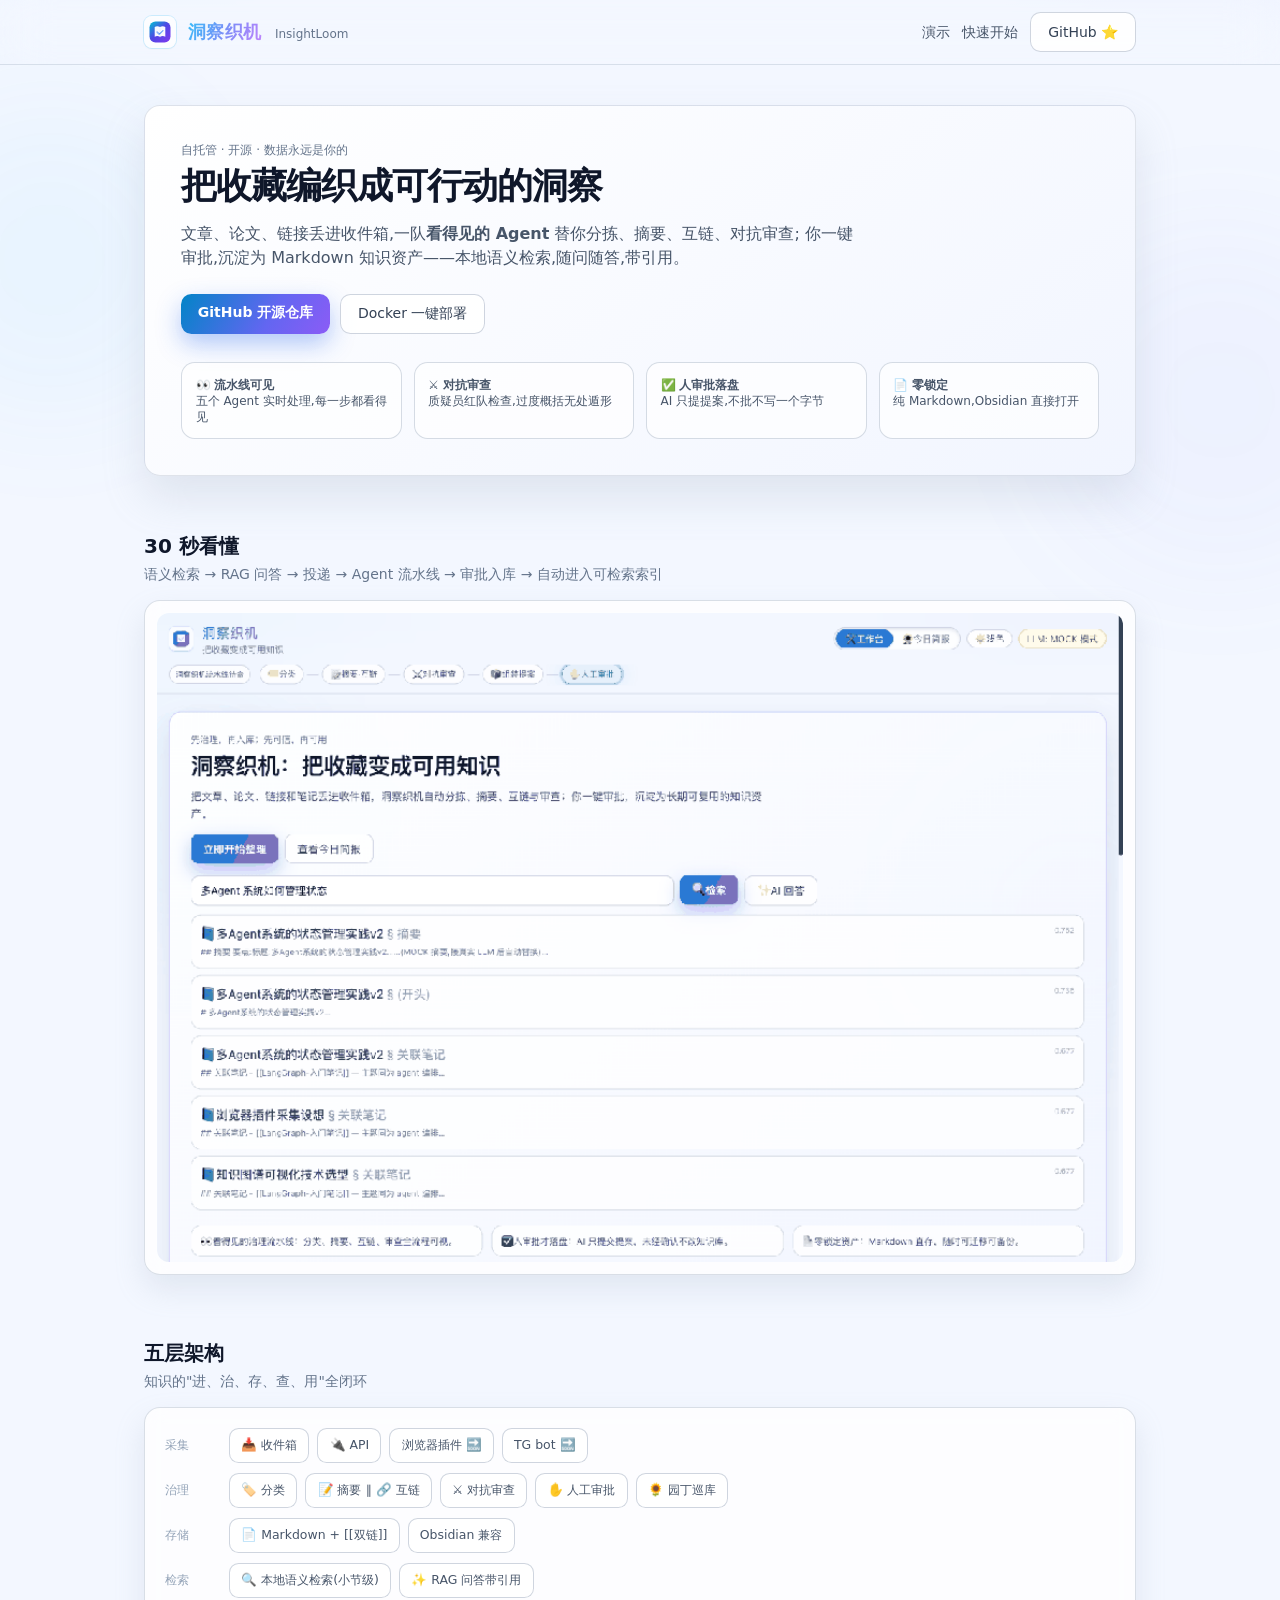
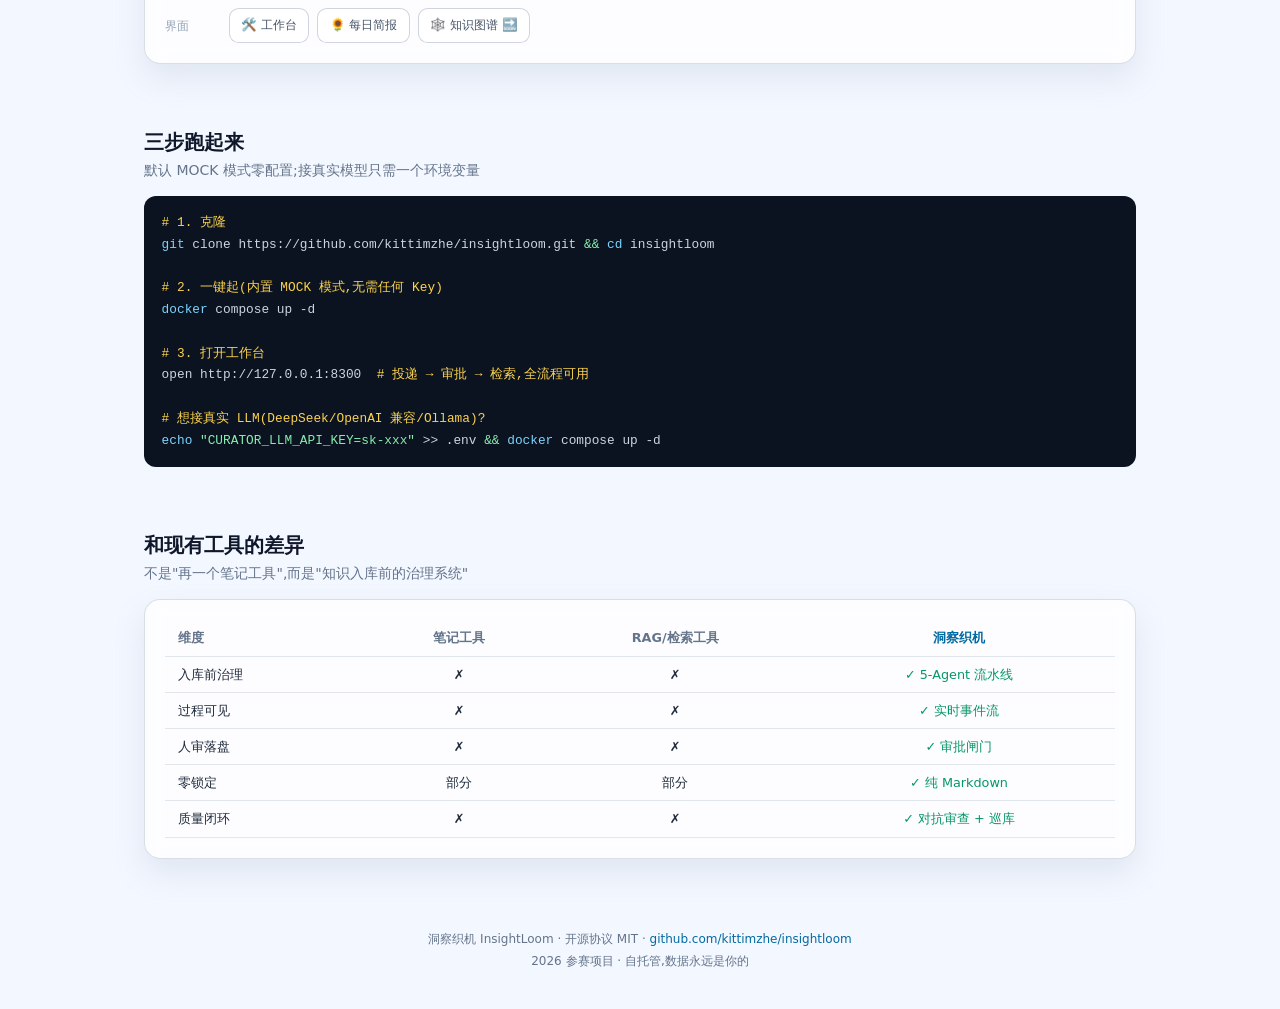
==== site/index.html @ f5677954 "feat: marketing landing page for EdgeOne Pages (static, China-edge friendly) - hero/demo-GIF/archite" ====
<!DOCTYPE html>
<html lang="zh-CN">
<head>
<meta charset="UTF-8">
<meta name="viewport" content="width=device-width, initial-scale=1.0">
<title>洞察织机 InsightLoom — 把收藏变成可用知识</title>
<meta name="description" content="洞察织机(InsightLoom)是自托管的 AI 知识治理工作台:一队看得见的 Agent 替你分拣、摘要、互链、对抗审查,你审批后落盘为 Markdown 知识资产,本地语义检索随问随答。">
<meta name="keywords" content="洞察织机,InsightLoom,知识管理,AI 笔记,自托管,知识库,Markdown,Obsidian,LangGraph,multi-agent">
<meta name="theme-color" content="#0ea5e9">
<link rel="canonical" href="https://insightloomapp.com/">
<meta property="og:type" content="website">
<meta property="og:site_name" content="洞察织机 InsightLoom">
<meta property="og:title" content="洞察织机 InsightLoom — 把收藏变成可用知识">
<meta property="og:description" content="一队看得见的 AI 图书管理员:分拣、摘要、互链、对抗审查,你审批后才落盘。本地语义检索,RAG 问答带引用。">
<meta property="og:url" content="https://insightloomapp.com/">
<meta property="og:image" content="https://insightloomapp.com/assets/og-image-insightloom-minimal.png">
<meta name="twitter:card" content="summary">
<meta name="twitter:title" content="洞察织机 InsightLoom — 把收藏变成可用知识">
<meta name="twitter:description" content="可见 multi-agent 治理流水线 + 人工审批 + 零锁定 Markdown + 本地语义检索。">
<meta name="twitter:image" content="https://insightloomapp.com/assets/og-image-insightloom-minimal.png">
<link rel="icon" type="image/svg+xml" href="assets/favicon-insightloom.svg">
<script src="assets/tailwind.js"></script>
<style>
  body {
    background:
      radial-gradient(980px 460px at 8% -10%, rgba(56, 189, 248, .18), transparent 60%),
      radial-gradient(840px 420px at 96% -8%, rgba(129, 140, 248, .16), transparent 58%),
      #f3f7ff;
  }
  .bg-orb { position: fixed; border-radius: 9999px; filter: blur(64px); pointer-events: none; z-index: 0; opacity: .28; }
  .orb-left { width: 320px; height: 320px; left: -110px; top: 100px; background: rgba(56,189,248,.18); }
  .orb-right { width: 360px; height: 360px; right: -120px; top: 220px; background: rgba(129,140,248,.16); }
  .brand-grad { background: linear-gradient(120deg,#38bdf8 0%,#818cf8 55%,#c084fc 100%); -webkit-background-clip: text; background-clip: text; color: transparent; }
  .glass-panel { background: rgba(255,255,255,.78); border: 1px solid rgba(148,163,184,.35); box-shadow: 0 14px 30px rgba(148,163,184,.2); backdrop-filter: blur(10px); }
  .hero-panel { background: linear-gradient(145deg, rgba(255,255,255,.96), rgba(241,245,255,.96)); border: 1px solid rgba(148,163,184,.3); box-shadow: 0 22px 42px rgba(148,163,184,.22); }
  .btn-primary { background: linear-gradient(120deg,#0284c7,#6366f1 60%,#8b5cf6); color:#fff; border-radius:.65rem; padding:.55rem 1.05rem; font-size:.875rem; font-weight:600; transition:.2s; box-shadow:0 10px 24px rgba(37,99,235,.35); display:inline-block; }
  .btn-primary:hover { transform: translateY(-1px); filter: brightness(1.06); }
  .btn-secondary { background: rgba(255,255,255,.88); color:#334155; border:1px solid rgba(148,163,184,.45); border-radius:.65rem; padding:.55rem 1.05rem; font-size:.875rem; transition:.2s; display:inline-block; }
  .btn-secondary:hover { color:#0f172a; border-color: rgba(56,189,248,.42); background: rgba(255,255,255,.98); }
  .feature-tile { border:1px solid rgba(148,163,184,.38); background: rgba(255,255,255,.74); border-radius:.85rem; padding:.85rem; color:#475569; transition:.2s; }
  .feature-tile:hover { border-color: rgba(125,211,252,.45); color:#334155; transform: translateY(-1px); }
  .layer-chip { border:1px solid rgba(148,163,184,.45); background:rgba(255,255,255,.85); border-radius:.6rem; padding:.45rem .7rem; font-size:.78rem; color:#475569; }
  .code-block { background:#0b1220; color:#cbd5e1; border-radius:.75rem; padding:1rem 1.1rem; font-size:.8rem; font-family:ui-monospace,Menlo,monospace; overflow-x:auto; line-height:1.7; }
  .code-block .c1{color:#7dd3fc} .code-block .c2{color:#86efac} .code-block .c3{color:#fcd34d}
  table.cmp { border-collapse: separate; border-spacing: 0; }
  table.cmp th, table.cmp td { padding:.5rem .8rem; font-size:.8rem; border-bottom:1px solid rgba(148,163,184,.25); text-align:center; }
  table.cmp th:first-child, table.cmp td:first-child { text-align:left; }
</style>
</head>
<body class="text-slate-800 min-h-screen antialiased relative">
<div class="bg-orb orb-left"></div><div class="bg-orb orb-right"></div>

<header class="border-b border-slate-300/70 bg-white/78 backdrop-blur-xl sticky top-0 z-40">
  <div class="max-w-5xl mx-auto px-4 py-3 flex items-center gap-3">
    <div class="w-8 h-8 rounded-lg overflow-hidden shadow-sm ring-1 ring-sky-200/70 bg-white/70 grid place-items-center">
      <img src="assets/icon-insightloom-mark.svg" alt="洞察织机图标" class="w-7 h-7 object-contain">
    </div>
    <div>
      <span class="text-lg font-bold tracking-wide brand-grad">洞察织机</span>
      <span class="ml-2 text-xs text-slate-500">InsightLoom</span>
    </div>
    <nav class="ml-auto flex items-center gap-3 text-sm">
      <a href="#demo" class="text-slate-600 hover:text-sky-700 transition hidden sm:inline">演示</a>
      <a href="#quickstart" class="text-slate-600 hover:text-sky-700 transition hidden sm:inline">快速开始</a>
      <a href="https://github.com/kittimzhe/insightloom" target="_blank" class="btn-secondary">GitHub ⭐</a>
    </nav>
  </div>
</header>

<main class="relative z-10 max-w-5xl mx-auto px-4">

  <!-- Hero -->
  <section class="pt-10 pb-6">
    <div class="hero-panel rounded-2xl p-7 md:p-9">
      <p class="text-xs text-slate-500 mb-2">自托管 · 开源 · 数据永远是你的</p>
      <h1 class="text-3xl md:text-4xl font-bold tracking-tight text-slate-900 leading-tight">把收藏编织成<br class="md:hidden">可行动的洞察</h1>
      <p class="text-sm md:text-base text-slate-600 mt-4 max-w-2xl leading-relaxed">
        文章、论文、链接丢进收件箱,一队<b>看得见的 Agent</b> 替你分拣、摘要、互链、对抗审查;
        你一键审批,沉淀为 Markdown 知识资产——本地语义检索,随问随答,带引用。
      </p>
      <div class="flex flex-wrap gap-2.5 mt-6">
        <a href="https://github.com/kittimzhe/insightloom" target="_blank" class="btn-primary">GitHub 开源仓库</a>
        <a href="#quickstart" class="btn-secondary">Docker 一键部署</a>
      </div>
      <div class="grid grid-cols-1 md:grid-cols-4 gap-3 mt-7 text-xs">
        <div class="feature-tile">👀 <b>流水线可见</b><br>五个 Agent 实时处理,每一步都看得见</div>
        <div class="feature-tile">⚔️ <b>对抗审查</b><br>质疑员红队检查,过度概括无处遁形</div>
        <div class="feature-tile">✅ <b>人审批落盘</b><br>AI 只提提案,不批不写一个字节</div>
        <div class="feature-tile">📄 <b>零锁定</b><br>纯 Markdown,Obsidian 直接打开</div>
      </div>
    </div>
  </section>

  <!-- Demo -->
  <section id="demo" class="py-8">
    <h2 class="text-xl font-bold text-slate-900 mb-1">30 秒看懂</h2>
    <p class="text-sm text-slate-500 mb-4">语义检索 → RAG 问答 → 投递 → Agent 流水线 → 审批入库 → 自动进入可检索索引</p>
    <div class="glass-panel rounded-2xl p-3">
      <img src="assets/demo.gif" alt="洞察织机 InsightLoom 演示:检索、问答、投递、审批、入库全流程" class="rounded-xl w-full">
    </div>
  </section>

  <!-- Architecture -->
  <section class="py-8">
    <h2 class="text-xl font-bold text-slate-900 mb-1">五层架构</h2>
    <p class="text-sm text-slate-500 mb-4">知识的"进、治、存、查、用"全闭环</p>
    <div class="glass-panel rounded-2xl p-5 space-y-2.5">
      <div class="flex items-center gap-2 flex-wrap">
        <span class="text-xs text-slate-400 w-14">采集</span><span class="layer-chip">📥 收件箱</span><span class="layer-chip">🔌 API</span><span class="layer-chip">浏览器插件 🔜</span><span class="layer-chip">TG bot 🔜</span>
      </div>
      <div class="flex items-center gap-2 flex-wrap">
        <span class="text-xs text-slate-400 w-14">治理</span><span class="layer-chip">🏷️ 分类</span><span class="layer-chip">📝 摘要 ∥ 🔗 互链</span><span class="layer-chip">⚔️ 对抗审查</span><span class="layer-chip">✋ 人工审批</span><span class="layer-chip">🌻 园丁巡库</span>
      </div>
      <div class="flex items-center gap-2 flex-wrap">
        <span class="text-xs text-slate-400 w-14">存储</span><span class="layer-chip">📄 Markdown + [[双链]]</span><span class="layer-chip">Obsidian 兼容</span>
      </div>
      <div class="flex items-center gap-2 flex-wrap">
        <span class="text-xs text-slate-400 w-14">检索</span><span class="layer-chip">🔍 本地语义检索(小节级)</span><span class="layer-chip">✨ RAG 问答带引用</span>
      </div>
      <div class="flex items-center gap-2 flex-wrap">
        <span class="text-xs text-slate-400 w-14">界面</span><span class="layer-chip">🛠 工作台</span><span class="layer-chip">🌻 每日简报</span><span class="layer-chip">🕸 知识图谱 🔜</span>
      </div>
    </div>
  </section>

  <!-- Quickstart -->
  <section id="quickstart" class="py-8">
    <h2 class="text-xl font-bold text-slate-900 mb-1">三步跑起来</h2>
    <p class="text-sm text-slate-500 mb-4">默认 MOCK 模式零配置;接真实模型只需一个环境变量</p>
    <div class="code-block">
<span class="c3"># 1. 克隆</span><br>
<span class="c1">git</span> clone https://github.com/kittimzhe/insightloom.git <span class="c2">&amp;&amp;</span> <span class="c1">cd</span> insightloom<br><br>
<span class="c3"># 2. 一键起(内置 MOCK 模式,无需任何 Key)</span><br>
<span class="c1">docker</span> compose up -d<br><br>
<span class="c3"># 3. 打开工作台</span><br>
open http://127.0.0.1:8300&nbsp;&nbsp;<span class="c3"># 投递 → 审批 → 检索,全流程可用</span><br><br>
<span class="c3"># 想接真实 LLM(DeepSeek/OpenAI 兼容/Ollama)?</span><br>
<span class="c1">echo</span> <span class="c2">"CURATOR_LLM_API_KEY=sk-xxx"</span> &gt;&gt; .env <span class="c2">&amp;&amp;</span> <span class="c1">docker</span> compose up -d
    </div>
  </section>

  <!-- Comparison -->
  <section class="py-8">
    <h2 class="text-xl font-bold text-slate-900 mb-1">和现有工具的差异</h2>
    <p class="text-sm text-slate-500 mb-4">不是"再一个笔记工具",而是"知识入库前的治理系统"</p>
    <div class="glass-panel rounded-2xl p-5 overflow-x-auto">
      <table class="cmp w-full">
        <thead><tr class="text-slate-500"><th>维度</th><th>笔记工具</th><th>RAG/检索工具</th><th class="text-sky-700">洞察织机</th></tr></thead>
        <tbody>
          <tr><td>入库前治理</td><td>✗</td><td>✗</td><td class="text-emerald-600 font-medium">✓ 5-Agent 流水线</td></tr>
          <tr><td>过程可见</td><td>✗</td><td>✗</td><td class="text-emerald-600 font-medium">✓ 实时事件流</td></tr>
          <tr><td>人审落盘</td><td>✗</td><td>✗</td><td class="text-emerald-600 font-medium">✓ 审批闸门</td></tr>
          <tr><td>零锁定</td><td>部分</td><td>部分</td><td class="text-emerald-600 font-medium">✓ 纯 Markdown</td></tr>
          <tr><td>质量闭环</td><td>✗</td><td>✗</td><td class="text-emerald-600 font-medium">✓ 对抗审查 + 巡库</td></tr>
        </tbody>
      </table>
    </div>
  </section>

  <footer class="py-10 text-center text-xs text-slate-500 space-y-1.5">
    <p>洞察织机 InsightLoom · 开源协议 MIT · <a class="text-sky-700 hover:underline" href="https://github.com/kittimzhe/insightloom" target="_blank">github.com/kittimzhe/insightloom</a></p>
    <p> 2026 参赛项目 · 自托管,数据永远是你的</p>
  </footer>
</main>
</body>
</html>
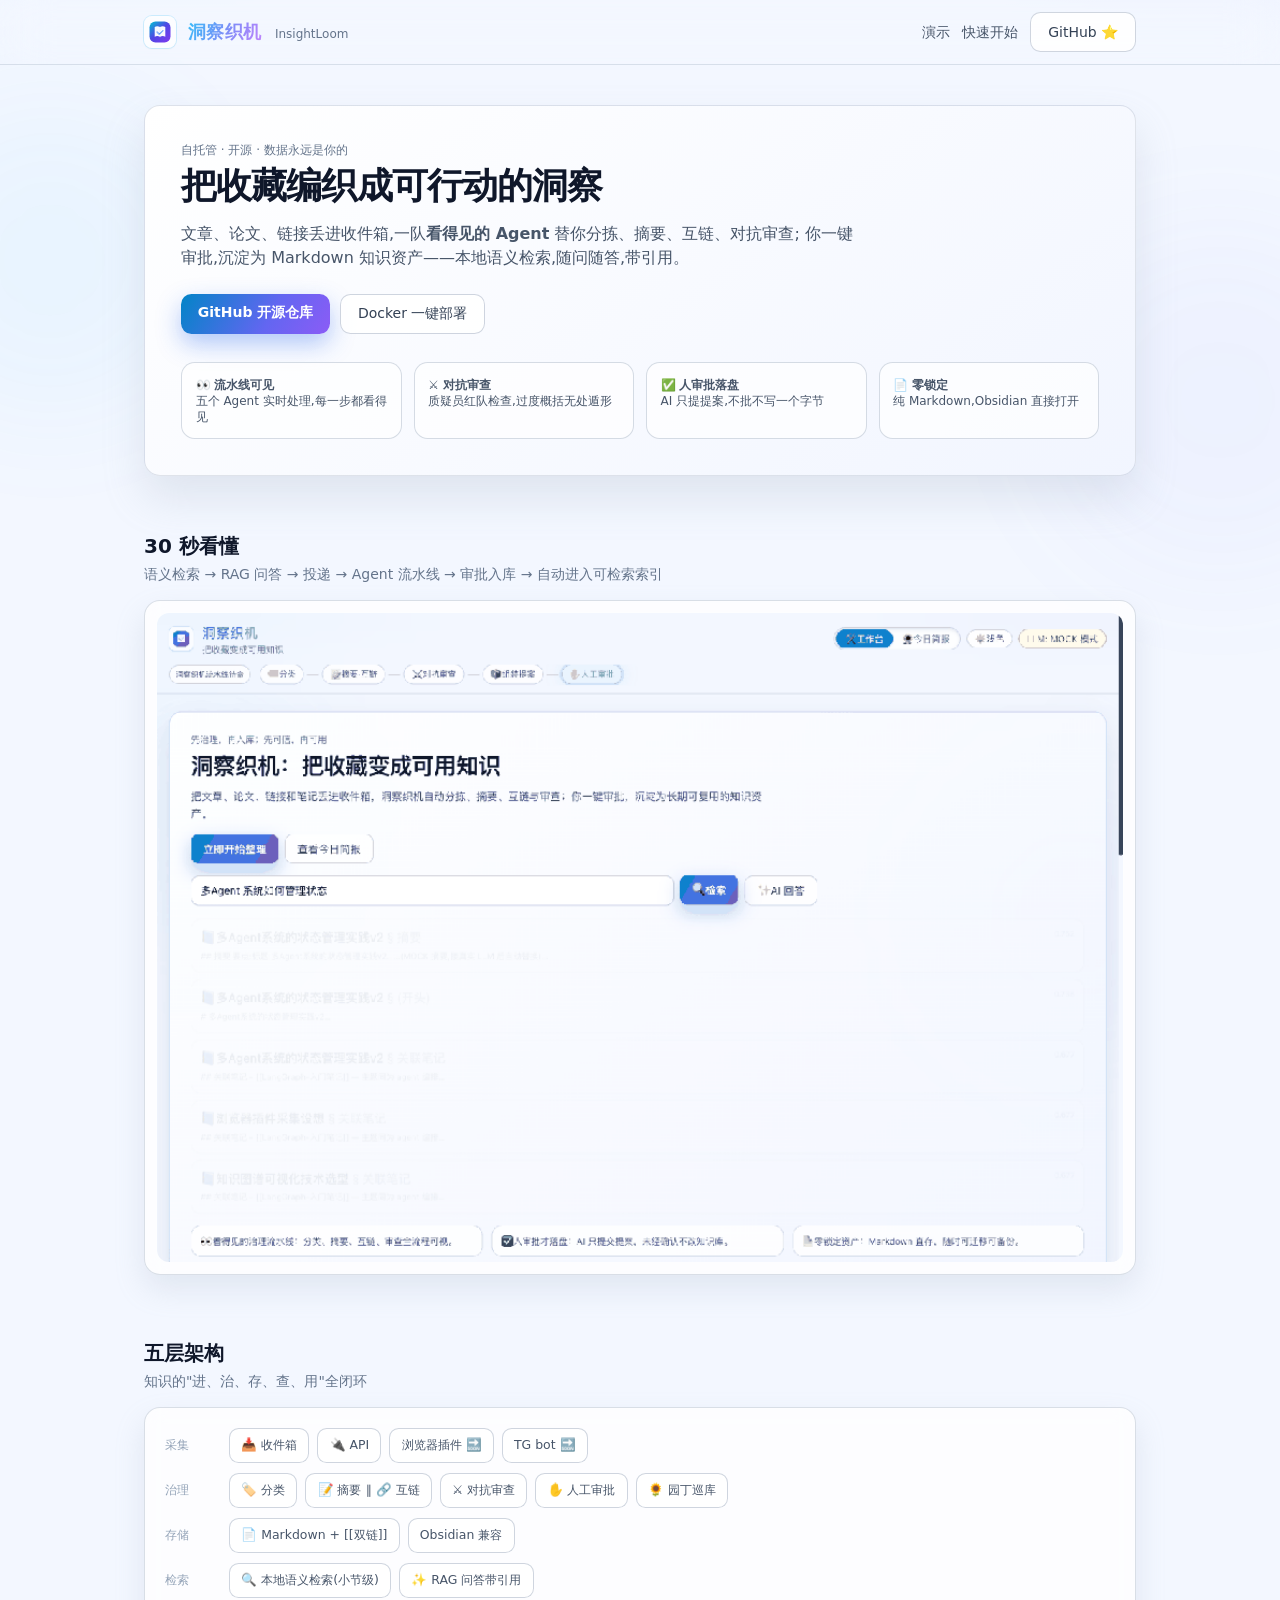
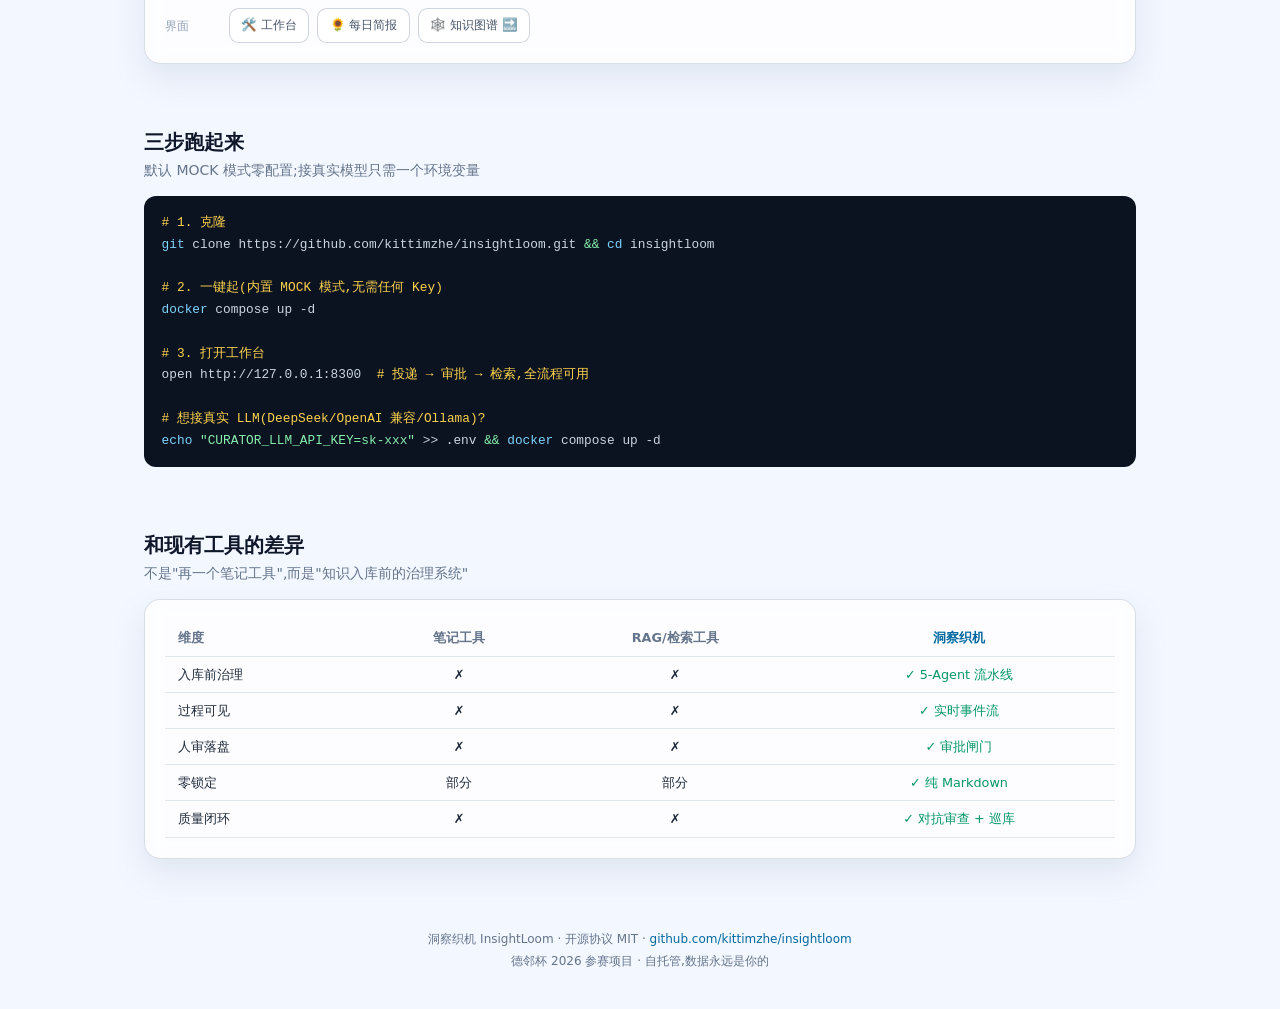
==== commit 95d08e4a: "feat: marketing landing page for EdgeOne Pages (static, China-edge friendly) - hero/demo-GIF/archite" ====
--- a/site/index.html
+++ b/site/index.html
@@ -159,7 +159,7 @@
 
   <footer class="py-10 text-center text-xs text-slate-500 space-y-1.5">
     <p>洞察织机 InsightLoom · 开源协议 MIT · <a class="text-sky-700 hover:underline" href="https://github.com/kittimzhe/insightloom" target="_blank">github.com/kittimzhe/insightloom</a></p>
-    <p> 2026 参赛项目 · 自托管,数据永远是你的</p>
+    <p>德邻杯 2026 参赛项目 · 自托管,数据永远是你的</p>
   </footer>
 </main>
 </body>
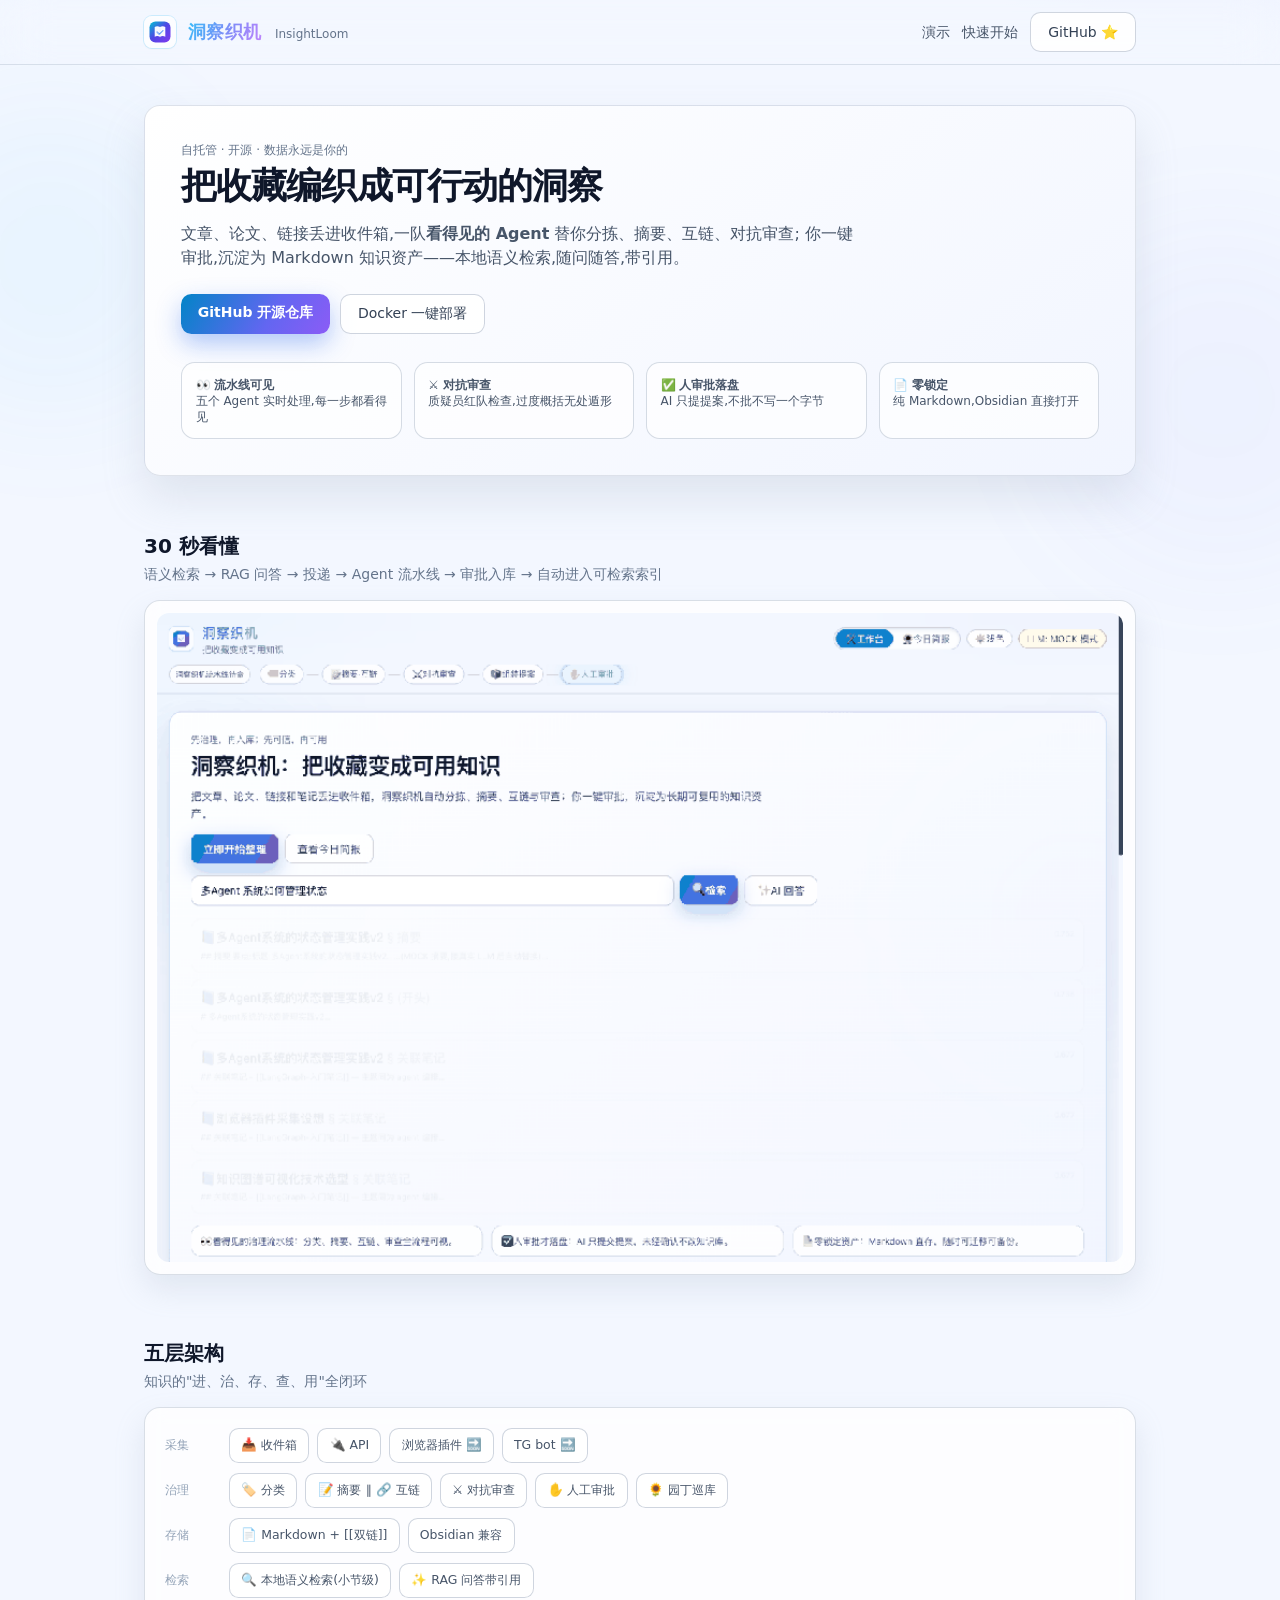
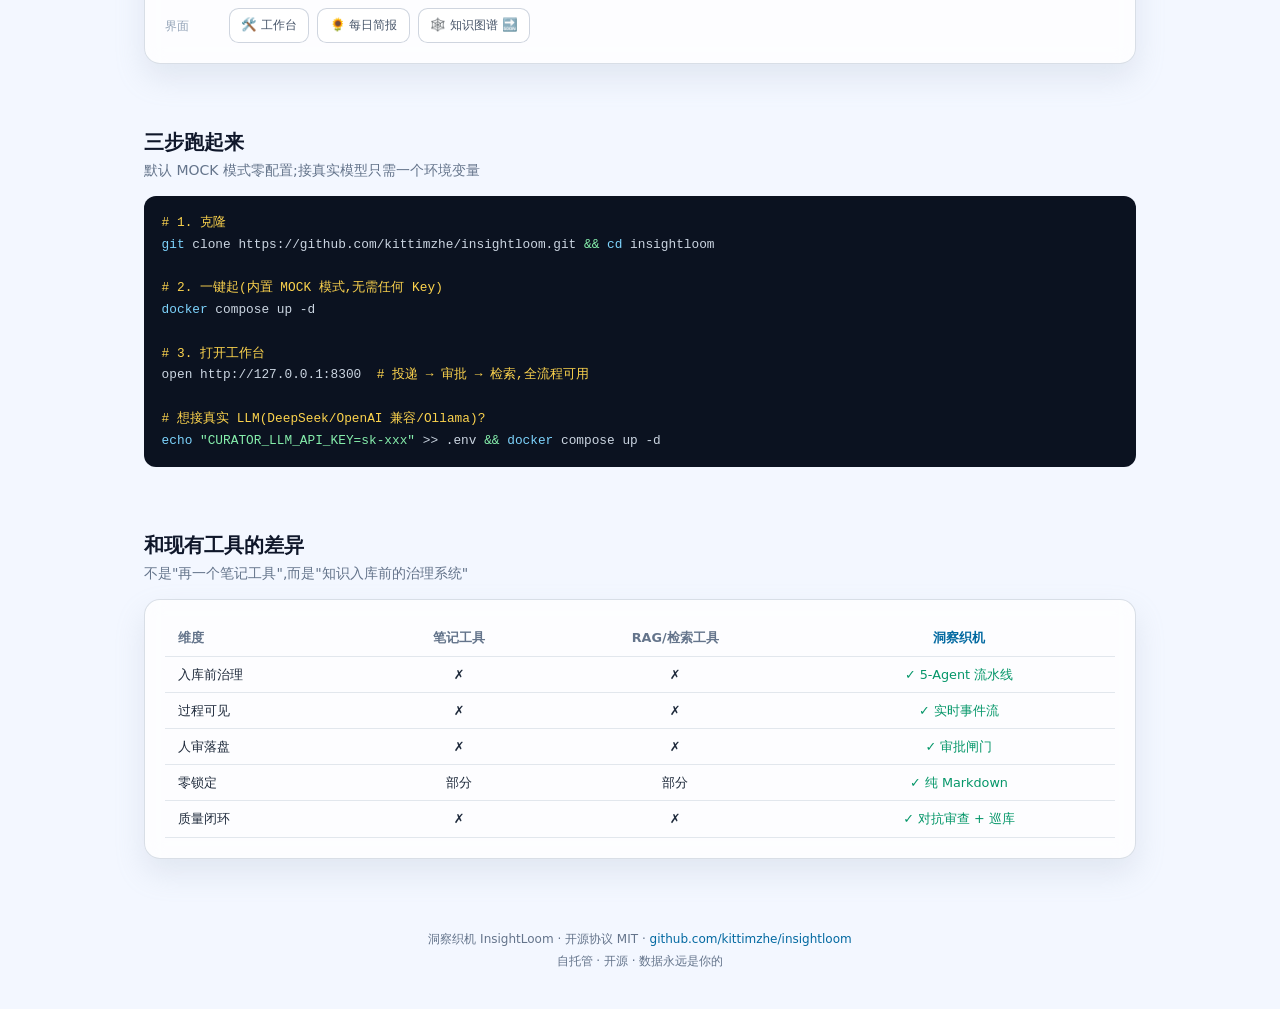
==== commit 03b7ba81: "chore: remove all competition-related docs and references" ====
--- a/site/index.html
+++ b/site/index.html
@@ -159,7 +159,7 @@
 
   <footer class="py-10 text-center text-xs text-slate-500 space-y-1.5">
     <p>洞察织机 InsightLoom · 开源协议 MIT · <a class="text-sky-700 hover:underline" href="https://github.com/kittimzhe/insightloom" target="_blank">github.com/kittimzhe/insightloom</a></p>
-    <p>德邻杯 2026 参赛项目 · 自托管,数据永远是你的</p>
+    <p>自托管 · 开源 · 数据永远是你的</p>
   </footer>
 </main>
 </body>
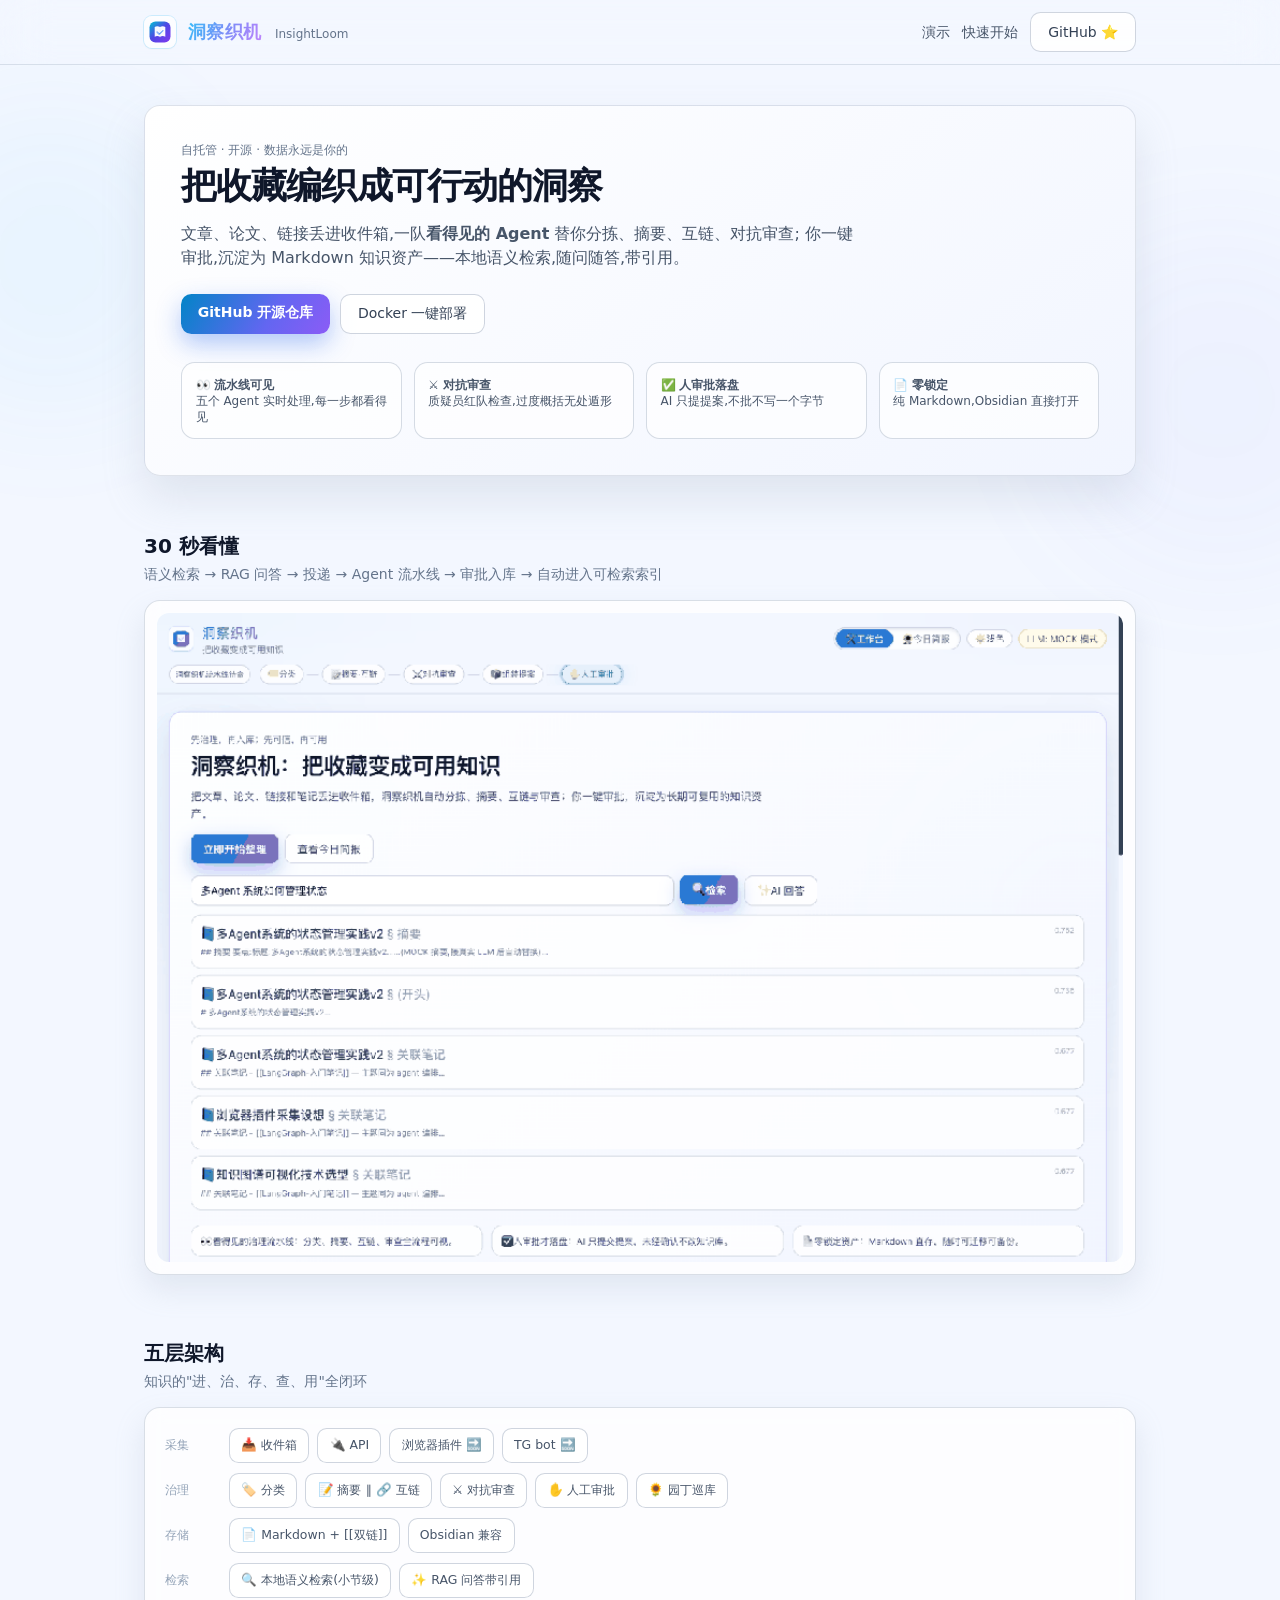
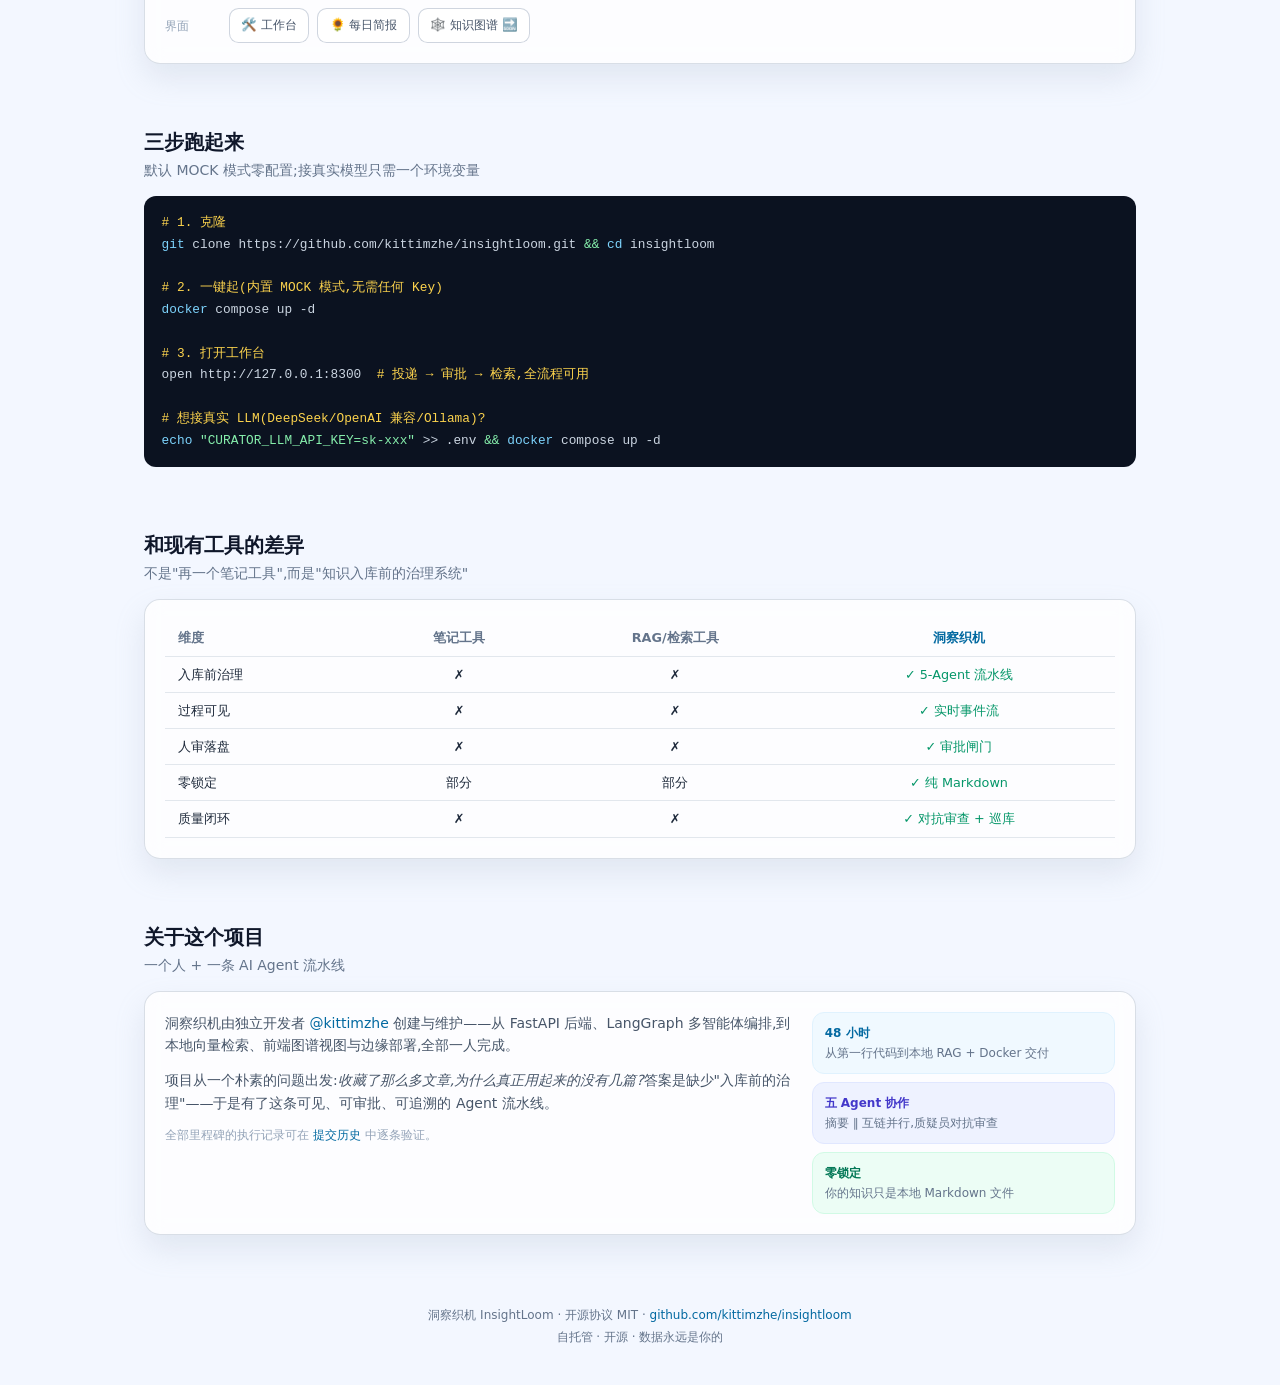
==== commit daa0f35c: "feat: P1b knowledge graph view + team profile - GET /api/graph: vault notes as nodes, [[wiki-links]]" ====
--- a/site/index.html
+++ b/site/index.html
@@ -157,6 +157,33 @@
     </div>
   </section>
 
+  <!-- About -->
+  <section class="py-8">
+    <h2 class="text-xl font-bold text-slate-900 mb-1">关于这个项目</h2>
+    <p class="text-sm text-slate-500 mb-4">一个人 + 一条 AI Agent 流水线</p>
+    <div class="glass-panel rounded-2xl p-5 grid md:grid-cols-3 gap-5 text-sm">
+      <div class="md:col-span-2 space-y-3 text-slate-600 leading-relaxed">
+        <p>洞察织机由独立开发者 <a class="text-sky-700 hover:underline font-medium" href="https://github.com/kittimzhe" target="_blank">@kittimzhe</a> 创建与维护——从 FastAPI 后端、LangGraph 多智能体编排,到本地向量检索、前端图谱视图与边缘部署,全部一人完成。</p>
+        <p>项目从一个朴素的问题出发:<em>收藏了那么多文章,为什么真正用起来的没有几篇?</em>答案是缺少"入库前的治理"——于是有了这条可见、可审批、可追溯的 Agent 流水线。</p>
+        <p class="text-xs text-slate-400">全部里程碑的执行记录可在 <a class="text-sky-700 hover:underline" href="https://github.com/kittimzhe/insightloom/commits/main" target="_blank">提交历史</a> 中逐条验证。</p>
+      </div>
+      <div class="space-y-2">
+        <div class="rounded-xl bg-sky-50 border border-sky-100 p-3">
+          <p class="text-xs text-sky-700 font-semibold mb-1">48 小时</p>
+          <p class="text-xs text-slate-500">从第一行代码到本地 RAG + Docker 交付</p>
+        </div>
+        <div class="rounded-xl bg-indigo-50 border border-indigo-100 p-3">
+          <p class="text-xs text-indigo-700 font-semibold mb-1">五 Agent 协作</p>
+          <p class="text-xs text-slate-500">摘要 ∥ 互链并行,质疑员对抗审查</p>
+        </div>
+        <div class="rounded-xl bg-emerald-50 border border-emerald-100 p-3">
+          <p class="text-xs text-emerald-700 font-semibold mb-1">零锁定</p>
+          <p class="text-xs text-slate-500">你的知识只是本地 Markdown 文件</p>
+        </div>
+      </div>
+    </div>
+  </section>
+
   <footer class="py-10 text-center text-xs text-slate-500 space-y-1.5">
     <p>洞察织机 InsightLoom · 开源协议 MIT · <a class="text-sky-700 hover:underline" href="https://github.com/kittimzhe/insightloom" target="_blank">github.com/kittimzhe/insightloom</a></p>
     <p>自托管 · 开源 · 数据永远是你的</p>
